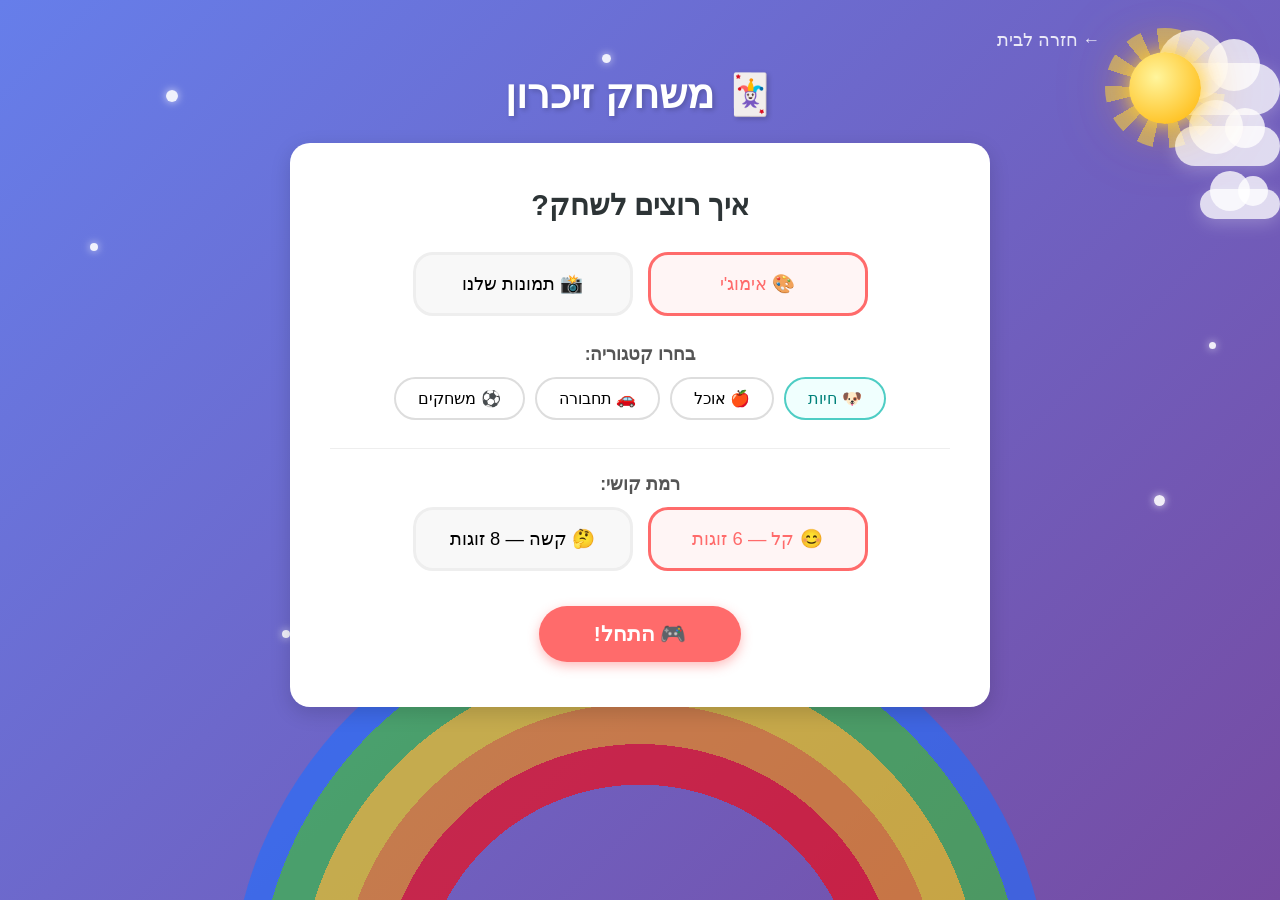
==== memory.html @ 1531cb94 "Initial commit — kids games site (memory, odd one out, matching) Co-Authored-By: Claude Sonnet 4.6 <" ====
<!DOCTYPE html>
<html lang="he" dir="rtl">
<head>
  <meta charset="UTF-8">
  <meta name="viewport" content="width=device-width, initial-scale=1.0">
  <title>משחק זיכרון</title>
  <link rel="stylesheet" href="style.css">
</head>
<body>

  <!-- רקע מונפש -->
  <div class="bg-elements">

    <!-- שמש עם קרניים -->
    <div class="bg-sun">
      <div class="sun-rays"></div>
      <div class="sun-body"></div>
    </div>

    <!-- קשת גאומטרית CSS -->
    <div class="bg-rainbow"></div>

    <!-- עננים CSS -->
    <div class="bg-cloud" style="top:7%;  animation: cloudLeft  30s linear infinite 0s;">
      <div class="cloud-shape cloud-lg"></div>
    </div>
    <div class="bg-cloud" style="top:21%; animation: cloudLeft  42s linear infinite -17s;">
      <div class="cloud-shape cloud-sm"></div>
    </div>
    <div class="bg-cloud" style="top:14%; animation: cloudRight 36s linear infinite -9s;">
      <div class="cloud-shape cloud-md"></div>
    </div>

    <!-- ניצוצות -->
    <div class="bg-sparkle" style="top:10%; left:13%;  width:12px; height:12px; animation-delay:0s;"></div>
    <div class="bg-sparkle" style="top:27%; left:7%;   width:8px;  height:8px;  animation-delay:1.1s;"></div>
    <div class="bg-sparkle" style="top:55%; right:9%;  width:11px; height:11px; animation-delay:0.5s;"></div>
    <div class="bg-sparkle" style="top:38%; right:5%;  width:7px;  height:7px;  animation-delay:1.8s;"></div>
    <div class="bg-sparkle" style="top:6%;  left:47%;  width:9px;  height:9px;  animation-delay:2.3s;"></div>
    <div class="bg-sparkle" style="top:70%; left:22%;  width:8px;  height:8px;  animation-delay:0.9s;"></div>

  </div>

  <div class="container">
    <a href="index.html" class="back-btn">← חזרה לבית</a>
    <h1 class="game-title">🃏 משחק זיכרון</h1>

    <!-- ===== מסך הגדרות ===== -->
    <div id="setup-screen" class="setup-screen">

      <h2>איך רוצים לשחק?</h2>

      <!-- בחירת מצב -->
      <div class="mode-selector section-gap">
        <button class="mode-btn active" id="emoji-mode-btn" onclick="selectMode('emoji', this)">
          🎨 אימוג'י
        </button>
        <button class="mode-btn" id="photo-mode-btn" onclick="selectMode('photos', this)">
          📸 תמונות שלנו
        </button>
      </div>

      <!-- חלק אימוג'י -->
      <div id="emoji-section" class="section-gap">
        <p class="section-label">בחרו קטגוריה:</p>
        <div class="emoji-categories">
          <button class="category-btn active" onclick="selectCategory('animals', this)">🐶 חיות</button>
          <button class="category-btn" onclick="selectCategory('food', this)">🍎 אוכל</button>
          <button class="category-btn" onclick="selectCategory('transport', this)">🚗 תחבורה</button>
          <button class="category-btn" onclick="selectCategory('toys', this)">⚽ משחקים</button>
        </div>
      </div>

      <!-- חלק תמונות -->
      <div id="photo-section" class="section-gap hidden">
        <p class="section-label">בחרו תמונות מהמחשב:</p>
        <label class="photo-upload-label">
          📁 בחרו תמונות
          <input type="file" id="photo-input" multiple accept="image/*"
                 style="display:none" onchange="handlePhotoUpload(this)">
        </label>
        <div class="photo-preview" id="photo-preview"></div>
        <p class="photo-count" id="photo-count"></p>
      </div>

      <hr class="divider">

      <!-- רמת קושי -->
      <div class="section-gap">
        <p class="section-label">רמת קושי:</p>
        <div class="difficulty-selector">
          <button class="mode-btn active" id="easy-btn" onclick="selectDifficulty('easy', this)">
            😊 קל — 6 זוגות
          </button>
          <button class="mode-btn" id="hard-btn" onclick="selectDifficulty('hard', this)">
            🤔 קשה — 8 זוגות
          </button>
        </div>
      </div>

      <button class="btn btn-primary" onclick="startGame()" style="font-size: 1.3rem; padding: 16px 55px;">
        🎮 התחל!
      </button>

    </div>

    <!-- ===== מסך המשחק ===== -->
    <div id="game-screen" class="game-screen hidden">

      <div class="game-header">
        <span>מהלכים: <strong id="moves-count">0</strong></span>
        <span>זוגות: <strong id="pairs-found">0</strong> / <strong id="pairs-total">0</strong></span>
        <button class="btn btn-accent" onclick="resetToSetup()"
                style="font-size: 0.95rem; padding: 8px 20px;">
          🔄 מחדש
        </button>
      </div>

      <div class="memory-grid" id="memory-grid"></div>

    </div>

    <!-- ===== מסך ניצחון ===== -->
    <div id="victory-screen" class="victory-screen hidden">
      <span class="victory-emoji">🎉</span>
      <h2>כל הכבוד!</h2>
      <p>סיימתם ב־<strong id="final-moves">0</strong> מהלכים!</p>
      <div class="victory-btns">
        <button class="btn btn-primary" onclick="resetToSetup()">🔄 שחקו שוב</button>
        <a href="index.html" class="btn btn-secondary">🏠 בית</a>
      </div>
    </div>

  </div>

  <script src="memory.js"></script>
</body>
</html>
---- style.css ----
/* ===== משתנים ===== */
:root {
  --primary: #FF6B6B;
  --secondary: #4ECDC4;
  --accent: #FFE66D;
  --purple: #6C5CE7;
  --purple-light: #a29bfe;
  --success: #00b894;
  --bg-gradient: linear-gradient(135deg, #667eea 0%, #764ba2 100%);
  --shadow: 0 6px 20px rgba(0, 0, 0, 0.15);
  --radius: 20px;
  --card-size: 165px;
}

/* ===== בסיס ===== */
* {
  box-sizing: border-box;
  margin: 0;
  padding: 0;
}

body {
  font-family: 'Segoe UI', Arial, sans-serif;
  background: var(--bg-gradient);
  min-height: 100vh;
  direction: rtl;
  color: #2d3436;
  overflow-x: hidden;
}

.container {
  max-width: 960px;
  margin: 0 auto;
  padding: 30px 20px;
}

/* ===== כותרת דף הבית ===== */
.home-header {
  text-align: center;
  margin-bottom: 50px;
}

.home-header h1 {
  font-size: 3.5rem;
  color: white;
  text-shadow: 2px 3px 6px rgba(0, 0, 0, 0.25);
  margin-bottom: 10px;
}

.subtitle {
  font-size: 1.5rem;
  color: rgba(255, 255, 255, 0.9);
}

/* ===== גריד משחקים ===== */
.games-grid {
  display: grid;
  grid-template-columns: repeat(3, 1fr);
  gap: 24px;
}

.game-card {
  background: white;
  border-radius: var(--radius);
  padding: 35px 20px;
  text-align: center;
  text-decoration: none;
  color: #2d3436;
  box-shadow: var(--shadow);
  transition: transform 0.2s, box-shadow 0.2s;
  position: relative;
  overflow: hidden;
}

a.game-card:hover {
  transform: translateY(-8px);
  box-shadow: 0 12px 30px rgba(0, 0, 0, 0.2);
  cursor: pointer;
}

.game-emoji {
  font-size: 4.5rem;
  margin-bottom: 15px;
  display: block;
}

.game-card h2 {
  font-size: 1.6rem;
  margin-bottom: 8px;
  color: var(--primary);
}

.game-card p {
  color: #888;
  font-size: 1rem;
}

.coming-soon {
  opacity: 0.6;
  cursor: default;
}

.badge {
  position: absolute;
  top: 15px;
  left: 15px;
  background: var(--accent);
  color: #2d3436;
  font-size: 0.8rem;
  font-weight: bold;
  padding: 4px 10px;
  border-radius: 50px;
}

/* ===== כפתורים ===== */
.btn {
  border: none;
  border-radius: 50px;
  padding: 13px 35px;
  font-size: 1.1rem;
  cursor: pointer;
  transition: transform 0.15s, box-shadow 0.15s;
  font-family: inherit;
  font-weight: bold;
  display: inline-block;
  text-decoration: none;
}

.btn:hover {
  transform: scale(1.06);
}

.btn:active {
  transform: scale(0.96);
}

.btn-primary {
  background: var(--primary);
  color: white;
  box-shadow: 0 4px 12px rgba(255, 107, 107, 0.45);
}

.btn-secondary {
  background: var(--secondary);
  color: white;
  box-shadow: 0 4px 12px rgba(78, 205, 196, 0.45);
}

.btn-accent {
  background: var(--accent);
  color: #2d3436;
  box-shadow: 0 4px 12px rgba(255, 230, 109, 0.45);
}

/* ===== כפתור חזרה ===== */
.back-btn {
  display: inline-block;
  margin-bottom: 20px;
  color: rgba(255, 255, 255, 0.85);
  text-decoration: none;
  font-size: 1.1rem;
  transition: color 0.2s;
}

.back-btn:hover {
  color: white;
}

/* ===== כותרת משחק ===== */
.game-title {
  text-align: center;
  color: white;
  font-size: 2.5rem;
  text-shadow: 2px 2px 5px rgba(0,0,0,0.2);
  margin-bottom: 25px;
}

/* ===== מסך הגדרות ===== */
.setup-screen {
  background: white;
  border-radius: var(--radius);
  padding: 45px 40px;
  box-shadow: var(--shadow);
  text-align: center;
  max-width: 700px;
  margin: 0 auto;
}

.setup-screen h2 {
  font-size: 1.8rem;
  margin-bottom: 30px;
  color: #2d3436;
}

.section-label {
  font-size: 1.1rem;
  color: #555;
  margin-bottom: 12px;
  font-weight: bold;
}

/* ===== בחירת מצב ===== */
.mode-selector {
  display: flex;
  gap: 15px;
  justify-content: center;
  margin-bottom: 30px;
}

.mode-btn {
  padding: 18px 28px;
  border-radius: var(--radius);
  border: 3px solid #eee;
  font-size: 1.15rem;
  cursor: pointer;
  background: #f8f8f8;
  transition: all 0.2s;
  font-family: inherit;
  flex: 1;
  max-width: 220px;
}

.mode-btn.active {
  border-color: var(--primary);
  background: #fff5f5;
  color: var(--primary);
}

.mode-btn:hover:not(.active) {
  border-color: #ccc;
  background: #f0f0f0;
}

/* ===== קטגוריות אימוג'י ===== */
.emoji-categories {
  display: flex;
  gap: 10px;
  justify-content: center;
  flex-wrap: wrap;
  margin-bottom: 10px;
}

.category-btn {
  padding: 10px 22px;
  border-radius: 50px;
  border: 2px solid #ddd;
  font-size: 1rem;
  cursor: pointer;
  background: white;
  transition: all 0.2s;
  font-family: inherit;
}

.category-btn.active {
  border-color: var(--secondary);
  background: #f0fffe;
  color: #00817a;
}

.category-btn:hover:not(.active) {
  border-color: #bbb;
}

/* ===== העלאת תמונות ===== */
.photo-upload-label {
  display: inline-block;
  padding: 13px 30px;
  border-radius: 50px;
  background: var(--secondary);
  color: white;
  font-size: 1.1rem;
  font-family: inherit;
  cursor: pointer;
  font-weight: bold;
  box-shadow: 0 4px 12px rgba(78, 205, 196, 0.4);
  transition: transform 0.15s;
  margin-bottom: 15px;
}

.photo-upload-label:hover {
  transform: scale(1.05);
}

.photo-preview {
  display: flex;
  gap: 8px;
  flex-wrap: wrap;
  justify-content: center;
  margin-bottom: 12px;
}

.photo-preview img {
  width: 65px;
  height: 65px;
  object-fit: cover;
  border-radius: 12px;
  border: 2px solid #ddd;
}

.photo-count {
  color: #666;
  font-size: 1rem;
  margin-bottom: 10px;
}

/* ===== רמת קושי ===== */
.difficulty-selector {
  display: flex;
  gap: 15px;
  justify-content: center;
  margin-bottom: 35px;
}

.divider {
  border: none;
  border-top: 1px solid #eee;
  margin: 25px 0;
}

/* ===== מסך המשחק ===== */
.game-screen {
  text-align: center;
}

.game-header {
  display: flex;
  justify-content: space-between;
  align-items: center;
  background: rgba(255, 255, 255, 0.2);
  backdrop-filter: blur(4px);
  border-radius: 12px;
  padding: 7px 16px;
  margin-bottom: 16px;
  color: white;
  font-size: 0.88rem;
}

.game-header strong {
  font-size: 1rem;
}

/* ===== גריד קלפי זיכרון ===== */
.memory-grid {
  display: grid;
  gap: 12px;
  justify-content: center;
  margin: 0 auto;
}

/* ===== קלף זיכרון ===== */
.memory-card {
  width: var(--card-size);
  height: var(--card-size);
  position: relative;
  cursor: pointer;
  perspective: 700px;
}

.card-inner {
  width: 100%;
  height: 100%;
  position: relative;
  transform-style: preserve-3d;
  transition: transform 0.45s ease;
  border-radius: 16px;
}

.memory-card.flipped .card-inner {
  transform: rotateY(180deg);
}

.card-face {
  position: absolute;
  width: 100%;
  height: 100%;
  backface-visibility: hidden;
  -webkit-backface-visibility: hidden;
  border-radius: 16px;
  display: flex;
  align-items: center;
  justify-content: center;
  box-shadow: 0 4px 12px rgba(0, 0, 0, 0.2);
}

/* גב הקלף (הצד ההפוך) */
.card-back-face {
  background:
    radial-gradient(circle, rgba(255,255,255,0.22) 1.5px, transparent 1.5px),
    linear-gradient(145deg, #FF6B6B 0%, #FF9A9A 100%);
  background-size: 18px 18px, 100% 100%;
  box-shadow:
    inset 0 0 0 10px rgba(255, 255, 255, 0.32),
    0 4px 12px rgba(0, 0, 0, 0.2);
}

/* פני הקלף (הצד שרואים אחרי הפיכה) */
.card-front-face {
  background: white;
  transform: rotateY(180deg);
  font-size: 7rem;
  line-height: 1;
  overflow: hidden;
}

.card-front-face img {
  width: 100%;
  height: 100%;
  object-fit: cover;
}

/* קלף שנמצא זוג שלו */
.memory-card.matched .card-front-face {
  background: #f0fff8;
  border: 3px solid var(--success);
}

.memory-card.matched .card-inner {
  animation: matchPop 0.35s ease;
}

@keyframes matchPop {
  0%   { transform: rotateY(180deg) scale(1); }
  50%  { transform: rotateY(180deg) scale(1.15); }
  100% { transform: rotateY(180deg) scale(1); }
}

/* ===== מסך ניצחון ===== */
.victory-screen {
  background: white;
  border-radius: var(--radius);
  padding: 55px 40px;
  text-align: center;
  box-shadow: var(--shadow);
  max-width: 500px;
  margin: 0 auto;
}

.victory-emoji {
  font-size: 5.5rem;
  margin-bottom: 20px;
  display: block;
  animation: bounce 0.6s ease infinite alternate;
}

@keyframes bounce {
  from { transform: translateY(0); }
  to   { transform: translateY(-18px); }
}

.victory-screen h2 {
  font-size: 2.4rem;
  color: var(--primary);
  margin-bottom: 12px;
}

.victory-screen p {
  font-size: 1.2rem;
  color: #666;
  margin-bottom: 30px;
}

.victory-btns {
  display: flex;
  gap: 15px;
  justify-content: center;
  flex-wrap: wrap;
}

/* ===== כלי עזר ===== */
.hidden {
  display: none !important;
}

.section-gap {
  margin-bottom: 28px;
}

/* ===== רקע מונפש ===== */

.container {
  position: relative;
  z-index: 1;
}

.bg-elements {
  position: fixed;
  top: 0;
  left: 0;
  width: 100%;
  height: 100%;
  pointer-events: none;
  z-index: 0;
}

/* --- שמש --- */
.bg-sun {
  position: absolute;
  top: 28px;
  right: 55px;
  width: 120px;
  height: 120px;
  display: flex;
  align-items: center;
  justify-content: center;
}

/* קרני שמש — מסתובבות לאט */
.sun-rays {
  position: absolute;
  width: 100%;
  height: 100%;
  border-radius: 50%;
  background: repeating-conic-gradient(
    rgba(255, 220, 60, 0.55) 0deg 16deg,
    transparent              16deg 32deg
  );
  animation: sunRaysRotate 14s linear infinite;
}

/* גוף השמש — פועם */
.sun-body {
  position: absolute;
  width: 60%;
  height: 60%;
  border-radius: 50%;
  background: radial-gradient(circle at 38% 35%, #FFF59D, #FFB300);
  box-shadow:
    0 0 20px  rgba(255, 210, 50, 0.85),
    0 0 45px  rgba(255, 180, 30, 0.50),
    0 0 80px  rgba(255, 160, 20, 0.25);
  animation: sunBodyPulse 3.5s ease-in-out infinite;
  z-index: 1;
}

@keyframes sunRaysRotate {
  from { transform: rotate(0deg);   }
  to   { transform: rotate(360deg); }
}

@keyframes sunBodyPulse {
  0%, 100% { transform: scale(1);    box-shadow: 0 0 20px rgba(255,210,50,.85), 0 0 45px rgba(255,180,30,.50), 0 0 80px rgba(255,160,20,.25); }
  50%       { transform: scale(1.07); box-shadow: 0 0 28px rgba(255,210,50,.95), 0 0 60px rgba(255,180,30,.60), 0 0 100px rgba(255,160,20,.30); }
}

/* --- קשת CSS גאומטרית --- */
.bg-rainbow {
  position: absolute;
  bottom: -105px;
  left: 50%;
  transform: translateX(-50%);
  width: 820px;
  height: 410px;
  border-radius: 410px 410px 0 0;
  /* radial-gradient מצייר קשת צבעונית מתוך מרכז התחתית */
  background: radial-gradient(
    circle at 50% 100%,
    transparent              0%   38%,
    rgba(255,  0,   0, 0.60) 38%  45%,
    rgba(255, 140,  0, 0.60) 45%  52%,
    rgba(255, 220,  0, 0.60) 52%  59%,
    rgba( 50, 200, 50, 0.60) 59%  66%,
    rgba( 30, 110, 255, 0.60) 66% 73%,
    rgba(130,   0, 220, 0.60) 73% 80%,
    transparent              80% 100%
  );
  animation: rainbowFloat 7s ease-in-out infinite;
}

@keyframes rainbowFloat {
  0%, 100% { transform: translateX(-50%) translateY(0px);   }
  50%       { transform: translateX(-50%) translateY(-18px); }
}

/* --- עננים CSS --- */
.bg-cloud {
  position: absolute;
}

/* צורת ענן: גוף שטוח + שתי בליטות עגולות */
.cloud-shape {
  background: rgba(255, 255, 255, 0.78);
  border-radius: 100px;
  position: relative;
  box-shadow: 0 4px 18px rgba(255, 255, 255, 0.25);
}

.cloud-shape::before,
.cloud-shape::after {
  content: '';
  position: absolute;
  background: rgba(255, 255, 255, 0.78);
  border-radius: 50%;
}

/* ענן גדול */
.cloud-lg { width: 140px; height: 52px; }
.cloud-lg::before { width: 70px; height: 70px; top: -33px; left: 18px; }
.cloud-lg::after  { width: 52px; height: 52px; top: -24px; right: 20px; }

/* ענן בינוני */
.cloud-md { width: 105px; height: 40px; }
.cloud-md::before { width: 54px; height: 54px; top: -26px; left: 14px; }
.cloud-md::after  { width: 40px; height: 40px; top: -18px; right: 15px; }

/* ענן קטן */
.cloud-sm { width: 80px;  height: 30px; }
.cloud-sm::before { width: 40px; height: 40px; top: -18px; left: 10px; }
.cloud-sm::after  { width: 30px; height: 30px; top: -13px; right: 12px; }

@keyframes cloudLeft {
  0%   { transform: translateX(115vw); opacity: 0; }
  4%   { opacity: 1; }
  96%  { opacity: 1; }
  100% { transform: translateX(-32vw); opacity: 0; }
}

@keyframes cloudRight {
  0%   { transform: translateX(-32vw); opacity: 0; }
  4%   { opacity: 1; }
  96%  { opacity: 1; }
  100% { transform: translateX(115vw); opacity: 0; }
}

/* --- ניצוצות --- */
.bg-sparkle {
  position: absolute;
  border-radius: 50%;
  background: rgba(255, 255, 255, 0.90);
  box-shadow: 0 0 8px rgba(255, 255, 255, 0.75);
  animation: sparkle 3s ease-in-out infinite;
}

@keyframes sparkle {
  0%, 100% { opacity: 0.9; transform: scale(1);    }
  50%       { opacity: 0.1; transform: scale(0.35); }
}

/* ===== משחק מי שונה? ===== */

.round-prompt {
  text-align: center;
  color: rgba(255, 255, 255, 0.95);
  font-size: 1.5rem;
  font-weight: bold;
  margin-bottom: 22px;
  text-shadow: 1px 2px 4px rgba(0, 0, 0, 0.2);
}

.ood-grid {
  display: grid;
  gap: 10px;          /* מוחלף ב-JS לפי גודל קלף */
  justify-content: center;
  margin: 0 auto;
}

.ood-card {
  /* גודל וגופן מוגדרים ב-JS בהתאם לכמות הקלפים */
  background: white;
  border-radius: 20px;
  display: flex;
  align-items: center;
  justify-content: center;
  line-height: 1;
  cursor: pointer;
  box-shadow: var(--shadow);
  transition: transform 0.15s, border-color 0.2s, background 0.2s;
  border: 4px solid transparent;
  user-select: none;
  flex-shrink: 0;
}

/* ===== סליידר בחירת כמות קלפים ===== */
.count-slider {
  -webkit-appearance: none;
  appearance: none;
  width: 100%;
  max-width: 340px;
  height: 8px;
  border-radius: 4px;
  background: #e0e0e0;
  outline: none;
  cursor: pointer;
  display: block;
  margin: 0 auto;
}
.count-slider::-webkit-slider-thumb {
  -webkit-appearance: none;
  appearance: none;
  width: 30px;
  height: 30px;
  border-radius: 50%;
  background: var(--primary);
  cursor: pointer;
  box-shadow: 0 2px 8px rgba(255, 107, 107, 0.45);
}
.count-slider::-moz-range-thumb {
  width: 30px;
  height: 30px;
  border-radius: 50%;
  background: var(--primary);
  cursor: pointer;
  border: none;
}
.slider-range-labels {
  display: flex;
  justify-content: space-between;
  max-width: 340px;
  margin: 6px auto 0;
  color: #aaa;
  font-size: 0.85rem;
}
.count-display {
  font-size: 2rem;
  font-weight: bold;
  color: var(--primary);
  display: block;
  margin-bottom: 10px;
}

.ood-card:hover:not(.correct):not(.wrong):not(.reveal) {
  transform: scale(1.06);
}

.ood-card.correct {
  border-color: var(--success);
  background: #f0fff8;
  animation: correctPop 0.45s ease;
}

.ood-card.wrong {
  border-color: var(--primary);
  background: #fff5f5;
  animation: wrongShake 0.45s ease;
}

.ood-card.reveal {
  border-color: #FFB300;
  background: #fffde7;
  animation: revealPulse 0.7s ease infinite;
}

@keyframes correctPop {
  0%   { transform: scale(1);    }
  45%  { transform: scale(1.18); }
  100% { transform: scale(1);    }
}

@keyframes wrongShake {
  0%, 100% { transform: translateX(0);    }
  20%      { transform: translateX(-10px); }
  40%      { transform: translateX(10px);  }
  60%      { transform: translateX(-7px);  }
  80%      { transform: translateX(7px);   }
}

@keyframes revealPulse {
  0%, 100% { box-shadow: var(--shadow), 0 0 0 5px rgba(255, 179, 0, 0.55); }
  50%      { box-shadow: var(--shadow), 0 0 0 11px rgba(255, 179, 0, 0.25); }
}

/* ===== משחק התאמה ===== */

.matching-layout {
  display: grid;
  grid-template-columns: 1fr 1fr;
  gap: 55px;           /* הפרדה גדולה בין הטורים */
  max-width: 620px;
  margin: 0 auto;
  position: relative;
}

/* קו מפריד אנכי בין שני הטורים */
.matching-layout::after {
  content: '';
  position: absolute;
  top: 44px;           /* מתחת לתוויות */
  bottom: 0;
  left: 50%;
  transform: translateX(-50%);
  width: 3px;
  background: rgba(255, 255, 255, 0.22);
  border-radius: 2px;
}

.matching-col-label {
  text-align: center;
  font-size: 0.95rem;
  font-weight: bold;
  margin-bottom: 10px;
  padding: 5px 14px;
  border-radius: 20px;
}

/* תווית שמאל — צבע זהב */
.label-pick {
  color: #2d3436;
  background: rgba(255, 230, 109, 0.85);
}

/* תווית ימין — צבע ירוק-כחול */
.label-find {
  color: white;
  background: rgba(78, 205, 196, 0.55);
  border: 1px solid rgba(78, 205, 196, 0.6);
}

.matching-col {
  display: flex;
  flex-direction: column;
  gap: 9px;
}

.matching-card {
  background: white;
  border-radius: 16px;
  display: flex;
  align-items: center;
  justify-content: center;
  font-size: 4rem;
  line-height: 1;
  cursor: pointer;
  box-shadow: var(--shadow);
  transition: transform 0.15s, border-color 0.2s, background 0.2s;
  border: 4px solid transparent;
  min-height: 82px;
  overflow: hidden;
  user-select: none;
}

.matching-card img {
  width: 100%;
  height: 100%;
  object-fit: cover;
}

.matching-card:hover:not(.matched):not(.flash-wrong) {
  transform: scale(1.04);
}

.matching-card.selected {
  border-color: var(--accent);
  background: #fffde7;
  transform: scale(1.05);
  box-shadow: 0 6px 22px rgba(255, 230, 109, 0.5);
}

.matching-card.matched {
  border-color: var(--success);
  background: #f0fff8;
  cursor: default;
  animation: correctPop 0.35s ease;
}

.matching-card.flash-wrong {
  animation: flashWrong 0.65s ease;
  border-color: var(--primary);
}

@keyframes flashWrong {
  0%, 100% { background: white;   }
  40%       { background: #ffe0e0; }
}
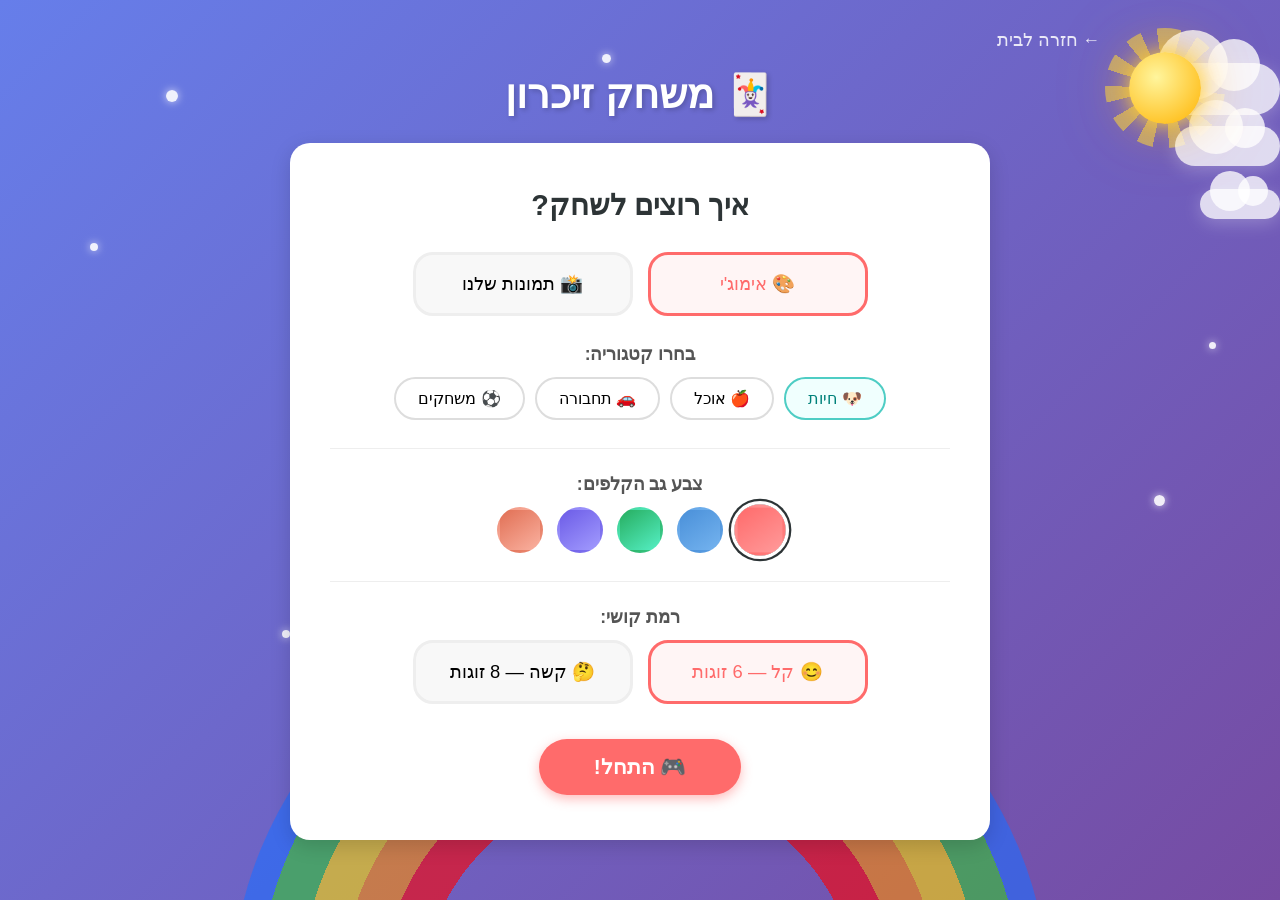
==== commit 2e0b4394: "הוסף בחירת צבע גב קלפים במשחק זיכרון Co-Authored-By: Claude Sonnet 4.6 <noreply@anthropic.com>" ====
--- a/memory.html
+++ b/memory.html
@@ -85,6 +85,20 @@
 
       <hr class="divider">
 
+      <!-- צבע גב הקלפים -->
+      <div class="section-gap">
+        <p class="section-label">צבע גב הקלפים:</p>
+        <div class="color-selector">
+          <button class="color-swatch active" onclick="selectCardColor('red', this)"    title="אדום-ורוד" style="background: linear-gradient(145deg, #FF6B6B, #FF9A9A);"></button>
+          <button class="color-swatch"        onclick="selectCardColor('blue', this)"   title="כחול"      style="background: linear-gradient(145deg, #4a90d9, #74b3ef);"></button>
+          <button class="color-swatch"        onclick="selectCardColor('green', this)"  title="ירוק"      style="background: linear-gradient(145deg, #27ae60, #55efc4);"></button>
+          <button class="color-swatch"        onclick="selectCardColor('purple', this)" title="סגול"      style="background: linear-gradient(145deg, #6C5CE7, #a29bfe);"></button>
+          <button class="color-swatch"        onclick="selectCardColor('orange', this)" title="כתום"      style="background: linear-gradient(145deg, #e17055, #fab1a0);"></button>
+        </div>
+      </div>
+
+      <hr class="divider">
+
       <!-- רמת קושי -->
       <div class="section-gap">
         <p class="section-label">רמת קושי:</p>
--- a/style.css
+++ b/style.css
@@ -110,6 +110,33 @@
   font-weight: bold;
   padding: 4px 10px;
   border-radius: 50px;
+}
+
+/* ===== בחירת צבע גב קלף ===== */
+.color-selector {
+  display: flex;
+  gap: 14px;
+  justify-content: center;
+}
+
+.color-swatch {
+  width: 46px;
+  height: 46px;
+  border-radius: 50%;
+  border: 3px solid transparent;
+  cursor: pointer;
+  padding: 0;
+  outline: none;
+  transition: transform 0.15s, box-shadow 0.2s;
+}
+
+.color-swatch:hover {
+  transform: scale(1.12);
+}
+
+.color-swatch.active {
+  box-shadow: 0 0 0 3px white, 0 0 0 5px #2d3436;
+  transform: scale(1.12);
 }
 
 /* ===== כפתורים ===== */
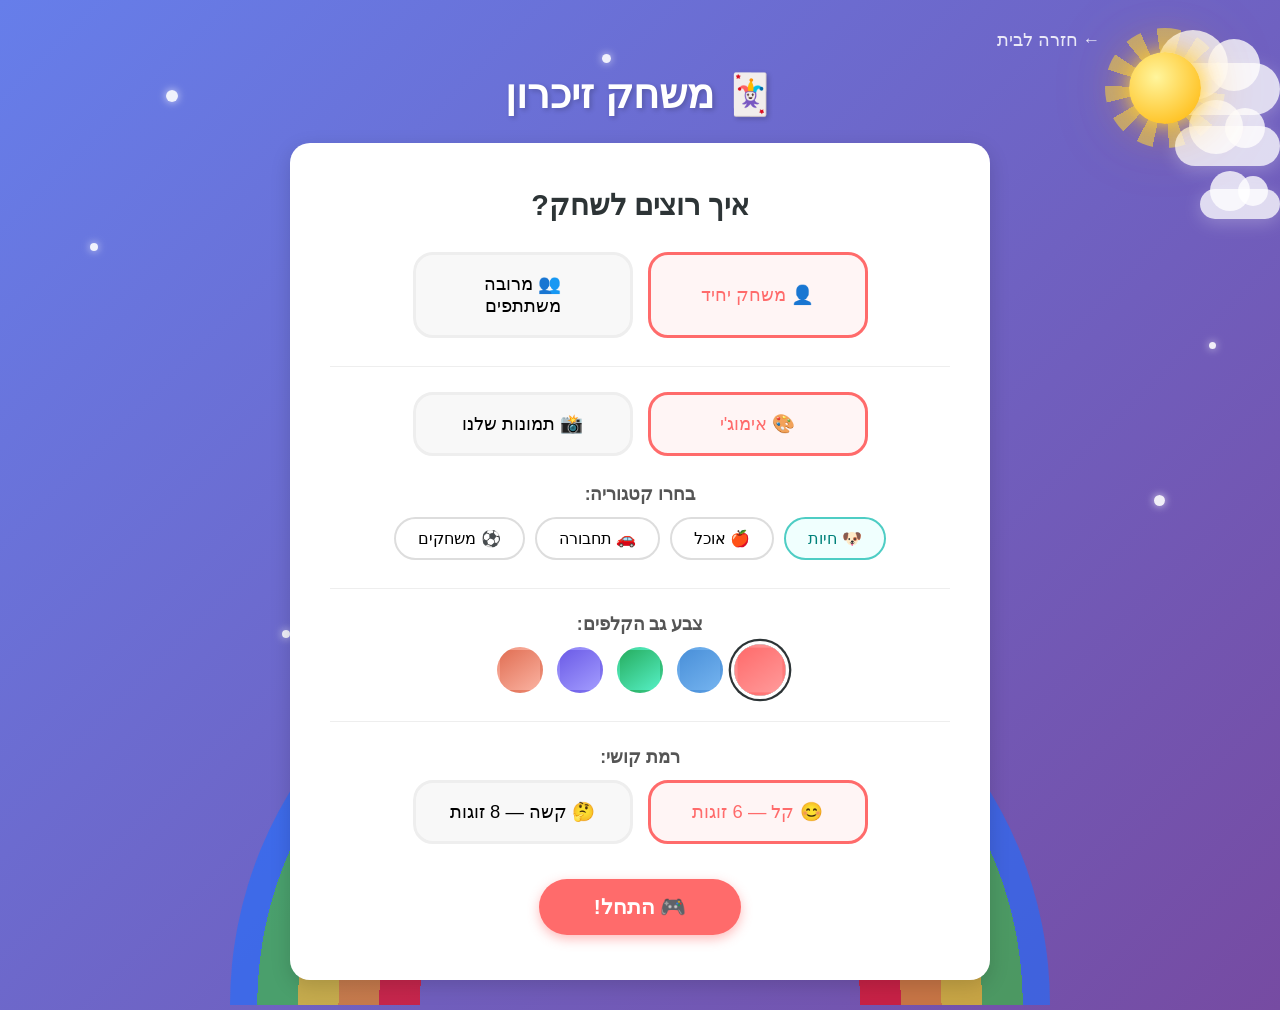
==== commit 566b0d20: "הוסף מצב מרובה משתתפים למשחק זיכרון Co-Authored-By: Claude Sonnet 4.6 <noreply@anthropic.com>" ====
--- a/memory.html
+++ b/memory.html
@@ -49,6 +49,35 @@
     <div id="setup-screen" class="setup-screen">
 
       <h2>איך רוצים לשחק?</h2>
+
+      <!-- יחיד / מרובה משתתפים -->
+      <div class="players-mode-selector section-gap">
+        <button class="mode-btn active" onclick="selectGameMode('single', this)">👤 משחק יחיד</button>
+        <button class="mode-btn"        onclick="selectGameMode('multi',  this)">👥 מרובה משתתפים</button>
+      </div>
+
+      <!-- שמות שחקנים -->
+      <div id="players-section" class="section-gap hidden">
+        <p class="section-label">שחקנים:</p>
+        <div id="player-inputs-container">
+          <div class="player-input-row">
+            <span class="player-color-dot" style="background:#FF6B6B;"></span>
+            <button class="player-emoji-btn" onclick="cycleEmoji(this)">🦁</button>
+            <input type="text" class="player-name-input" placeholder="שם שחקן 1" maxlength="12">
+          </div>
+          <div class="player-input-row">
+            <span class="player-color-dot" style="background:#4ECDC4;"></span>
+            <button class="player-emoji-btn" onclick="cycleEmoji(this)">🐯</button>
+            <input type="text" class="player-name-input" placeholder="שם שחקן 2" maxlength="12">
+          </div>
+        </div>
+        <button class="btn btn-accent" id="add-player-btn" onclick="addPlayerInput()"
+                style="font-size:0.9rem; padding:8px 22px; margin-top:10px;">
+          ＋ הוסף שחקן
+        </button>
+      </div>
+
+      <hr class="divider">
 
       <!-- בחירת מצב -->
       <div class="mode-selector section-gap">
@@ -89,11 +118,11 @@
       <div class="section-gap">
         <p class="section-label">צבע גב הקלפים:</p>
         <div class="color-selector">
-          <button class="color-swatch active" onclick="selectCardColor('red', this)"    title="אדום-ורוד" style="background: linear-gradient(145deg, #FF6B6B, #FF9A9A);"></button>
-          <button class="color-swatch"        onclick="selectCardColor('blue', this)"   title="כחול"      style="background: linear-gradient(145deg, #4a90d9, #74b3ef);"></button>
-          <button class="color-swatch"        onclick="selectCardColor('green', this)"  title="ירוק"      style="background: linear-gradient(145deg, #27ae60, #55efc4);"></button>
-          <button class="color-swatch"        onclick="selectCardColor('purple', this)" title="סגול"      style="background: linear-gradient(145deg, #6C5CE7, #a29bfe);"></button>
-          <button class="color-swatch"        onclick="selectCardColor('orange', this)" title="כתום"      style="background: linear-gradient(145deg, #e17055, #fab1a0);"></button>
+          <button class="color-swatch active" onclick="selectCardColor('red', this)"    title="אדום-ורוד" style="background: linear-gradient(145deg, #FF6B6B, #FF9A9A);">&#8203;</button>
+          <button class="color-swatch"        onclick="selectCardColor('blue', this)"   title="כחול"      style="background: linear-gradient(145deg, #4a90d9, #74b3ef);">&#8203;</button>
+          <button class="color-swatch"        onclick="selectCardColor('green', this)"  title="ירוק"      style="background: linear-gradient(145deg, #27ae60, #55efc4);">&#8203;</button>
+          <button class="color-swatch"        onclick="selectCardColor('purple', this)" title="סגול"      style="background: linear-gradient(145deg, #6C5CE7, #a29bfe);">&#8203;</button>
+          <button class="color-swatch"        onclick="selectCardColor('orange', this)" title="כתום"      style="background: linear-gradient(145deg, #e17055, #fab1a0);">&#8203;</button>
         </div>
       </div>
 
@@ -121,7 +150,8 @@
     <!-- ===== מסך המשחק ===== -->
     <div id="game-screen" class="game-screen hidden">
 
-      <div class="game-header">
+      <!-- כותרת מצב יחיד -->
+      <div class="game-header" id="game-header-single">
         <span>מהלכים: <strong id="moves-count">0</strong></span>
         <span>זוגות: <strong id="pairs-found">0</strong> / <strong id="pairs-total">0</strong></span>
         <button class="btn btn-accent" onclick="resetToSetup()"
@@ -130,15 +160,37 @@
         </button>
       </div>
 
+      <!-- כותרת מצב רבים -->
+      <div id="game-header-multi" class="hidden">
+        <div class="player-scoreboard" id="player-scoreboard"></div>
+        <div class="turn-banner">
+          <span id="turn-text">תור של: <strong id="current-player-name"></strong></span>
+          <button class="btn btn-accent" onclick="resetToSetup()"
+                  style="font-size: 0.95rem; padding: 8px 20px;">🔄 מחדש</button>
+        </div>
+      </div>
+
       <div class="memory-grid" id="memory-grid"></div>
 
     </div>
 
     <!-- ===== מסך ניצחון ===== -->
     <div id="victory-screen" class="victory-screen hidden">
-      <span class="victory-emoji">🎉</span>
-      <h2>כל הכבוד!</h2>
-      <p>סיימתם ב־<strong id="final-moves">0</strong> מהלכים!</p>
+
+      <!-- מצב יחיד -->
+      <div id="single-victory">
+        <span class="victory-emoji">🎉</span>
+        <h2>כל הכבוד!</h2>
+        <p>סיימתם ב־<strong id="final-moves">0</strong> מהלכים!</p>
+      </div>
+
+      <!-- מצב רבים -->
+      <div id="multi-victory" class="hidden">
+        <span class="victory-emoji" id="winner-emoji">🏆</span>
+        <h2 id="winner-title">כל הכבוד!</h2>
+        <div class="player-results" id="player-results"></div>
+      </div>
+
       <div class="victory-btns">
         <button class="btn btn-primary" onclick="resetToSetup()">🔄 שחקו שוב</button>
         <a href="index.html" class="btn btn-secondary">🏠 בית</a>
--- a/style.css
+++ b/style.css
@@ -112,6 +112,158 @@
   border-radius: 50px;
 }
 
+/* ===== מרובה משתתפים — הגדרות ===== */
+
+.players-mode-selector {
+  display: flex;
+  gap: 15px;
+  justify-content: center;
+}
+
+.player-input-row {
+  display: flex;
+  align-items: center;
+  gap: 10px;
+  justify-content: center;
+  margin-bottom: 10px;
+}
+
+.player-color-dot {
+  width: 16px;
+  height: 16px;
+  border-radius: 50%;
+  flex-shrink: 0;
+}
+
+.player-emoji-btn {
+  font-size: 1.6rem;
+  background: #f8f8f8;
+  border: 2px solid #ddd;
+  border-radius: 10px;
+  padding: 4px 8px;
+  cursor: pointer;
+  line-height: 1;
+  -webkit-appearance: none;
+  appearance: none;
+  transition: transform 0.15s, border-color 0.2s;
+}
+
+.player-emoji-btn:hover {
+  transform: scale(1.15);
+  border-color: var(--secondary);
+}
+
+.player-name-input {
+  border: 2px solid #ddd;
+  border-radius: 10px;
+  padding: 9px 14px;
+  font-size: 1rem;
+  font-family: inherit;
+  width: 180px;
+  text-align: center;
+  direction: rtl;
+  transition: border-color 0.2s;
+}
+
+.player-name-input:focus {
+  outline: none;
+  border-color: var(--secondary);
+}
+
+/* ===== מרובה משתתפים — מסך המשחק ===== */
+
+.player-scoreboard {
+  display: flex;
+  gap: 10px;
+  justify-content: center;
+  flex-wrap: wrap;
+  margin-bottom: 10px;
+}
+
+.player-chip {
+  display: flex;
+  align-items: center;
+  gap: 7px;
+  background: rgba(255, 255, 255, 0.22);
+  backdrop-filter: blur(4px);
+  border-radius: 30px;
+  padding: 7px 14px;
+  color: white;
+  font-size: 0.9rem;
+  border: 2px solid rgba(255, 255, 255, 0.2);
+  transition: all 0.25s;
+}
+
+.player-chip.active-player {
+  background: rgba(255, 255, 255, 0.92);
+  color: #2d3436;
+  border-color: white;
+  box-shadow: 0 4px 15px rgba(0, 0, 0, 0.15);
+  transform: scale(1.07);
+}
+
+.player-chip-dot {
+  width: 11px;
+  height: 11px;
+  border-radius: 50%;
+  flex-shrink: 0;
+}
+
+.player-chip-score {
+  font-weight: bold;
+  font-size: 1rem;
+  min-width: 16px;
+  text-align: center;
+}
+
+.turn-banner {
+  display: flex;
+  align-items: center;
+  justify-content: space-between;
+  background: rgba(255, 255, 255, 0.2);
+  backdrop-filter: blur(4px);
+  border-radius: 12px;
+  padding: 7px 16px;
+  margin-bottom: 16px;
+  color: white;
+  font-size: 0.95rem;
+}
+
+/* ===== מרובה משתתפים — ניצחון ===== */
+
+.player-results {
+  margin: 18px 0 25px;
+  width: 100%;
+}
+
+.result-row {
+  display: flex;
+  align-items: center;
+  gap: 12px;
+  padding: 10px 16px;
+  border-radius: 12px;
+  margin-bottom: 8px;
+  background: #f8f8f8;
+}
+
+.result-medal {
+  font-size: 1.4rem;
+  width: 28px;
+  text-align: center;
+}
+
+.result-name {
+  flex: 1;
+  font-weight: bold;
+  font-size: 1.05rem;
+  text-align: right;
+}
+
+.result-score {
+  color: #888;
+  font-size: 0.95rem;
+}
+
 /* ===== בחירת צבע גב קלף ===== */
 .color-selector {
   display: flex;
@@ -127,6 +279,9 @@
   cursor: pointer;
   padding: 0;
   outline: none;
+  -webkit-appearance: none;
+  appearance: none;
+  display: inline-block;
   transition: transform 0.15s, box-shadow 0.2s;
 }
 
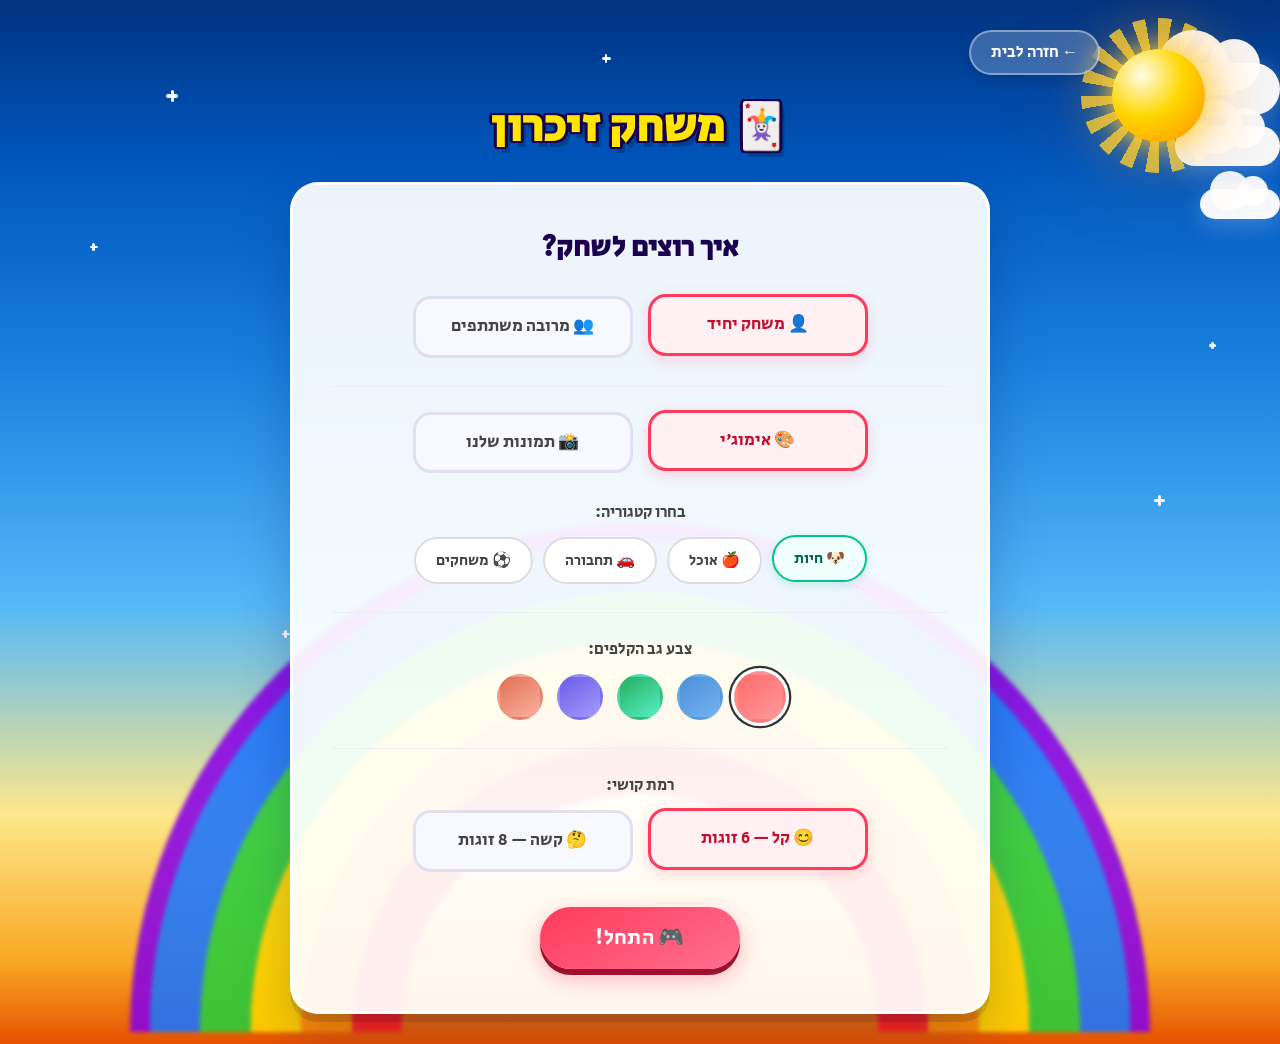
==== commit 1babc675: "Redesign all game pages: Secular One font, 3D buttons, polished setup/victory screens Co-Authored-By" ====
--- a/memory.html
+++ b/memory.html
@@ -4,6 +4,9 @@
   <meta charset="UTF-8">
   <meta name="viewport" content="width=device-width, initial-scale=1.0">
   <title>משחק זיכרון</title>
+  <link rel="preconnect" href="https://fonts.googleapis.com">
+  <link rel="preconnect" href="https://fonts.gstatic.com" crossorigin>
+  <link href="https://fonts.googleapis.com/css2?family=Secular+One&display=swap" rel="stylesheet">
   <link rel="stylesheet" href="style.css">
 </head>
 <body>
--- a/style.css
+++ b/style.css
@@ -6,7 +6,15 @@
   --purple: #6C5CE7;
   --purple-light: #a29bfe;
   --success: #00b894;
-  --bg-gradient: linear-gradient(135deg, #667eea 0%, #764ba2 100%);
+  --bg-gradient: linear-gradient(180deg,
+    #003380 0%,
+    #0055bb 15%,
+    #1a80e0 35%,
+    #55b8f8 58%,
+    #fde88a 78%,
+    #f9a825 92%,
+    #e65100 100%
+  );
   --shadow: 0 6px 20px rgba(0, 0, 0, 0.15);
   --radius: 20px;
   --card-size: 165px;
@@ -20,7 +28,7 @@
 }
 
 body {
-  font-family: 'Segoe UI', Arial, sans-serif;
+  font-family: 'Secular One', 'Segoe UI', Arial, sans-serif;
   background: var(--bg-gradient);
   min-height: 100vh;
   direction: rtl;
@@ -55,26 +63,45 @@
 /* ===== גריד משחקים ===== */
 .games-grid {
   display: grid;
-  grid-template-columns: repeat(3, 1fr);
+  grid-template-columns: repeat(2, 1fr);
   gap: 24px;
+  max-width: 500px;
+  margin: 0 auto;
 }
 
 .game-card {
-  background: white;
   border-radius: var(--radius);
-  padding: 35px 20px;
+  padding: 38px 20px;
   text-align: center;
   text-decoration: none;
-  color: #2d3436;
-  box-shadow: var(--shadow);
-  transition: transform 0.2s, box-shadow 0.2s;
+  color: white;
+  box-shadow: 0 8px 28px rgba(0,0,0,0.22);
   position: relative;
   overflow: hidden;
+  animation: cardFloat 3.5s ease-in-out infinite;
+}
+
+.game-card:nth-child(1) {
+  background: linear-gradient(145deg, #FF6B6B, #fc8faa);
+  animation-delay: 0s;
+}
+.game-card:nth-child(2) {
+  background: linear-gradient(145deg, #4ECDC4, #44b89c);
+  animation-delay: -0.9s;
+}
+.game-card:nth-child(3) {
+  background: linear-gradient(145deg, #6C5CE7, #a29bfe);
+  animation-delay: -1.8s;
+}
+.game-card:nth-child(4) {
+  background: linear-gradient(145deg, #e17055, #fdcb6e);
+  animation-delay: -2.6s;
 }
 
 a.game-card:hover {
-  transform: translateY(-8px);
-  box-shadow: 0 12px 30px rgba(0, 0, 0, 0.2);
+  animation-play-state: paused;
+  transform: scale(1.07);
+  box-shadow: 0 18px 45px rgba(0,0,0,0.32);
   cursor: pointer;
 }
 
@@ -82,17 +109,28 @@
   font-size: 4.5rem;
   margin-bottom: 15px;
   display: block;
+  transition: transform 0.35s cubic-bezier(0.34, 1.56, 0.64, 1);
+}
+
+a.game-card:hover .game-emoji {
+  transform: scale(1.35) rotate(8deg);
 }
 
 .game-card h2 {
   font-size: 1.6rem;
   margin-bottom: 8px;
-  color: var(--primary);
+  color: white;
+  text-shadow: 0 1px 4px rgba(0,0,0,0.2);
 }
 
 .game-card p {
-  color: #888;
+  color: rgba(255,255,255,0.88);
   font-size: 1rem;
+}
+
+@keyframes cardFloat {
+  0%, 100% { transform: translateY(0px); }
+  50%       { transform: translateY(-10px); }
 }
 
 .coming-soon {
@@ -136,11 +174,11 @@
 }
 
 .player-emoji-btn {
-  font-size: 1.6rem;
+  font-size: 4.8rem;
   background: #f8f8f8;
   border: 2px solid #ddd;
-  border-radius: 10px;
-  padding: 4px 8px;
+  border-radius: 14px;
+  padding: 6px 12px;
   cursor: pointer;
   line-height: 1;
   -webkit-appearance: none;
@@ -154,20 +192,22 @@
 }
 
 .player-name-input {
-  border: 2px solid #ddd;
-  border-radius: 10px;
-  padding: 9px 14px;
+  border: 2.5px solid #ddd;
+  border-radius: 12px;
+  padding: 10px 16px;
   font-size: 1rem;
   font-family: inherit;
   width: 180px;
   text-align: center;
   direction: rtl;
-  transition: border-color 0.2s;
+  background: #f8f8ff;
+  transition: border-color 0.2s, box-shadow 0.2s;
 }
 
 .player-name-input:focus {
   outline: none;
-  border-color: var(--secondary);
+  border-color: #00C48C;
+  box-shadow: 0 0 0 3px rgba(0, 196, 140, 0.15);
 }
 
 /* ===== מרובה משתתפים — מסך המשחק ===== */
@@ -214,6 +254,17 @@
   font-size: 1rem;
   min-width: 16px;
   text-align: center;
+}
+
+.chip-emoji {
+  font-size: 3.3rem;
+  line-height: 1;
+}
+
+.turn-emoji {
+  font-size: 4.5rem;
+  line-height: 1;
+  vertical-align: middle;
 }
 
 .turn-banner {
@@ -301,84 +352,124 @@
   padding: 13px 35px;
   font-size: 1.1rem;
   cursor: pointer;
-  transition: transform 0.15s, box-shadow 0.15s;
-  font-family: inherit;
-  font-weight: bold;
+  font-family: 'Secular One', sans-serif;
+  font-weight: 400;
   display: inline-block;
   text-decoration: none;
+  letter-spacing: 0.3px;
+  transition: transform 0.12s cubic-bezier(0.34, 1.56, 0.64, 1), box-shadow 0.12s;
 }
 
 .btn:hover {
-  transform: scale(1.06);
+  transform: translateY(-3px);
 }
 
 .btn:active {
-  transform: scale(0.96);
+  transform: translateY(2px);
 }
 
 .btn-primary {
-  background: var(--primary);
+  background: linear-gradient(150deg, #FF3A5C, #FF7090);
   color: white;
-  box-shadow: 0 4px 12px rgba(255, 107, 107, 0.45);
+  box-shadow: 0 6px 0 #9e1030, 0 8px 22px rgba(255, 58, 92, 0.4);
+}
+.btn-primary:hover {
+  box-shadow: 0 9px 0 #9e1030, 0 14px 30px rgba(255, 58, 92, 0.45);
+}
+.btn-primary:active {
+  box-shadow: 0 2px 0 #9e1030, 0 3px 10px rgba(255, 58, 92, 0.3);
 }
 
 .btn-secondary {
-  background: var(--secondary);
+  background: linear-gradient(150deg, #00C48C, #56E0B0);
   color: white;
-  box-shadow: 0 4px 12px rgba(78, 205, 196, 0.45);
+  box-shadow: 0 6px 0 #006845, 0 8px 22px rgba(0, 196, 140, 0.4);
+}
+.btn-secondary:hover {
+  box-shadow: 0 9px 0 #006845, 0 14px 30px rgba(0, 196, 140, 0.45);
+}
+.btn-secondary:active {
+  box-shadow: 0 2px 0 #006845, 0 3px 10px rgba(0, 196, 140, 0.3);
 }
 
 .btn-accent {
-  background: var(--accent);
-  color: #2d3436;
-  box-shadow: 0 4px 12px rgba(255, 230, 109, 0.45);
+  background: linear-gradient(150deg, #FF9800, #FFD54F);
+  color: #1a0050;
+  box-shadow: 0 6px 0 #994500, 0 8px 22px rgba(255, 152, 0, 0.4);
+}
+.btn-accent:hover {
+  box-shadow: 0 9px 0 #994500, 0 14px 30px rgba(255, 152, 0, 0.45);
+}
+.btn-accent:active {
+  box-shadow: 0 2px 0 #994500, 0 3px 10px rgba(255, 152, 0, 0.3);
 }
 
 /* ===== כפתור חזרה ===== */
 .back-btn {
-  display: inline-block;
+  display: inline-flex;
+  align-items: center;
+  gap: 8px;
   margin-bottom: 20px;
-  color: rgba(255, 255, 255, 0.85);
+  color: white;
   text-decoration: none;
-  font-size: 1.1rem;
-  transition: color 0.2s;
+  font-size: 1rem;
+  font-family: 'Secular One', sans-serif;
+  background: rgba(255, 255, 255, 0.22);
+  backdrop-filter: blur(8px);
+  padding: 9px 20px;
+  border-radius: 50px;
+  border: 2px solid rgba(255, 255, 255, 0.38);
+  box-shadow: 0 4px 12px rgba(0, 0, 0, 0.12);
+  transition: background 0.18s, transform 0.18s;
 }
 
 .back-btn:hover {
-  color: white;
+  background: rgba(255, 255, 255, 0.35);
+  transform: translateX(4px);
 }
 
 /* ===== כותרת משחק ===== */
 .game-title {
   text-align: center;
-  color: white;
-  font-size: 2.5rem;
-  text-shadow: 2px 2px 5px rgba(0,0,0,0.2);
-  margin-bottom: 25px;
+  font-family: 'Secular One', sans-serif;
+  font-size: clamp(2rem, 7vw, 2.8rem);
+  color: #FFE600;
+  text-shadow:
+    -2px -2px 0 #1a004a,
+     2px -2px 0 #1a004a,
+    -2px  2px 0 #1a004a,
+     2px  2px 0 #1a004a,
+    -3px  0   0 #1a004a,
+     3px  0   0 #1a004a,
+     5px  6px 0 rgba(0, 0, 0, 0.2);
+  margin-bottom: 22px;
 }
 
 /* ===== מסך הגדרות ===== */
 .setup-screen {
-  background: white;
-  border-radius: var(--radius);
-  padding: 45px 40px;
-  box-shadow: var(--shadow);
+  background: rgba(255, 255, 255, 0.93);
+  border-radius: 28px;
+  padding: 42px 38px;
+  box-shadow: 0 8px 0 rgba(0, 0, 60, 0.12), 0 20px 55px rgba(0, 0, 80, 0.22);
+  border: 3px solid rgba(255, 255, 255, 0.88);
   text-align: center;
   max-width: 700px;
   margin: 0 auto;
 }
 
 .setup-screen h2 {
-  font-size: 1.8rem;
-  margin-bottom: 30px;
-  color: #2d3436;
+  font-family: 'Secular One', sans-serif;
+  font-size: 1.75rem;
+  margin-bottom: 28px;
+  color: #1a0050;
 }
 
 .section-label {
-  font-size: 1.1rem;
-  color: #555;
-  margin-bottom: 12px;
-  font-weight: bold;
+  font-family: 'Secular One', sans-serif;
+  font-size: 1rem;
+  color: #444;
+  margin-bottom: 13px;
+  font-weight: 400;
 }
 
 /* ===== בחירת מצב ===== */
@@ -390,27 +481,33 @@
 }
 
 .mode-btn {
-  padding: 18px 28px;
-  border-radius: var(--radius);
-  border: 3px solid #eee;
-  font-size: 1.15rem;
+  padding: 16px 24px;
+  border-radius: 18px;
+  border: 3px solid #e0e0f0;
+  font-size: 1.05rem;
   cursor: pointer;
-  background: #f8f8f8;
-  transition: all 0.2s;
-  font-family: inherit;
+  background: #f8f8ff;
+  transition: all 0.18s cubic-bezier(0.34, 1.56, 0.64, 1);
+  font-family: 'Secular One', sans-serif;
+  font-weight: 400;
   flex: 1;
   max-width: 220px;
+  color: #444;
+  line-height: 1.4;
 }
 
 .mode-btn.active {
-  border-color: var(--primary);
-  background: #fff5f5;
-  color: var(--primary);
+  border-color: #FF3A5C;
+  background: #fff0f3;
+  color: #c0102e;
+  box-shadow: 0 4px 14px rgba(255, 58, 92, 0.2);
+  transform: translateY(-2px);
 }
 
 .mode-btn:hover:not(.active) {
-  border-color: #ccc;
-  background: #f0f0f0;
+  border-color: #bbb;
+  background: #f0f0f8;
+  transform: translateY(-2px);
 }
 
 /* ===== קטגוריות אימוג'י ===== */
@@ -423,24 +520,28 @@
 }
 
 .category-btn {
-  padding: 10px 22px;
+  padding: 10px 20px;
   border-radius: 50px;
-  border: 2px solid #ddd;
-  font-size: 1rem;
+  border: 2.5px solid #ddd;
+  font-size: 0.95rem;
   cursor: pointer;
   background: white;
-  transition: all 0.2s;
+  transition: all 0.18s cubic-bezier(0.34, 1.56, 0.64, 1);
   font-family: inherit;
+  color: #444;
 }
 
 .category-btn.active {
-  border-color: var(--secondary);
-  background: #f0fffe;
-  color: #00817a;
+  border-color: #00C48C;
+  background: #f0fffb;
+  color: #006845;
+  box-shadow: 0 3px 10px rgba(0, 196, 140, 0.2);
+  transform: translateY(-2px);
 }
 
 .category-btn:hover:not(.active) {
-  border-color: #bbb;
+  border-color: #aaa;
+  transform: translateY(-2px);
 }
 
 /* ===== העלאת תמונות ===== */
@@ -448,19 +549,19 @@
   display: inline-block;
   padding: 13px 30px;
   border-radius: 50px;
-  background: var(--secondary);
+  background: linear-gradient(150deg, #00C48C, #56E0B0);
   color: white;
-  font-size: 1.1rem;
-  font-family: inherit;
+  font-size: 1.05rem;
+  font-family: 'Secular One', sans-serif;
   cursor: pointer;
-  font-weight: bold;
-  box-shadow: 0 4px 12px rgba(78, 205, 196, 0.4);
-  transition: transform 0.15s;
+  box-shadow: 0 6px 0 #006845, 0 8px 22px rgba(0, 196, 140, 0.4);
+  transition: transform 0.12s cubic-bezier(0.34, 1.56, 0.64, 1), box-shadow 0.12s;
   margin-bottom: 15px;
 }
 
 .photo-upload-label:hover {
-  transform: scale(1.05);
+  transform: translateY(-3px);
+  box-shadow: 0 9px 0 #006845, 0 14px 30px rgba(0, 196, 140, 0.45);
 }
 
 .photo-preview {
@@ -508,17 +609,20 @@
   display: flex;
   justify-content: space-between;
   align-items: center;
-  background: rgba(255, 255, 255, 0.2);
-  backdrop-filter: blur(4px);
-  border-radius: 12px;
-  padding: 7px 16px;
-  margin-bottom: 16px;
+  background: rgba(255, 255, 255, 0.25);
+  backdrop-filter: blur(10px);
+  border-radius: 16px;
+  padding: 10px 18px;
+  margin-bottom: 18px;
   color: white;
-  font-size: 0.88rem;
+  font-size: 0.95rem;
+  font-family: 'Secular One', sans-serif;
+  border: 2px solid rgba(255, 255, 255, 0.35);
+  box-shadow: 0 4px 16px rgba(0, 0, 50, 0.12);
 }
 
 .game-header strong {
-  font-size: 1rem;
+  font-size: 1.05rem;
 }
 
 /* ===== גריד קלפי זיכרון ===== */
@@ -608,11 +712,12 @@
 
 /* ===== מסך ניצחון ===== */
 .victory-screen {
-  background: white;
-  border-radius: var(--radius);
-  padding: 55px 40px;
+  background: rgba(255, 255, 255, 0.95);
+  border-radius: 28px;
+  padding: 50px 38px;
   text-align: center;
-  box-shadow: var(--shadow);
+  box-shadow: 0 8px 0 rgba(0, 0, 60, 0.1), 0 24px 60px rgba(0, 0, 80, 0.22);
+  border: 3px solid rgba(255, 255, 255, 0.9);
   max-width: 500px;
   margin: 0 auto;
 }
@@ -629,16 +734,30 @@
   to   { transform: translateY(-18px); }
 }
 
+.winner-big-emoji {
+  font-size: 9rem !important;
+  animation: winnerWiggle 1.4s ease-in-out infinite !important;
+}
+
+@keyframes winnerWiggle {
+  0%   { transform: scale(1)    rotate(0deg)   translateY(0); }
+  25%  { transform: scale(1.3)  rotate(-15deg) translateY(-32px); }
+  55%  { transform: scale(1.15) rotate(15deg)  translateY(-16px); }
+  80%  { transform: scale(1.22) rotate(-8deg)  translateY(-24px); }
+  100% { transform: scale(1)    rotate(0deg)   translateY(0); }
+}
+
 .victory-screen h2 {
+  font-family: 'Secular One', sans-serif;
   font-size: 2.4rem;
-  color: var(--primary);
+  color: #FF3A5C;
   margin-bottom: 12px;
 }
 
 .victory-screen p {
-  font-size: 1.2rem;
-  color: #666;
-  margin-bottom: 30px;
+  font-size: 1.15rem;
+  color: #555;
+  margin-bottom: 28px;
 }
 
 .victory-btns {
@@ -677,10 +796,10 @@
 /* --- שמש --- */
 .bg-sun {
   position: absolute;
-  top: 28px;
-  right: 55px;
-  width: 120px;
-  height: 120px;
+  top: 18px;
+  right: 44px;
+  width: 155px;
+  height: 155px;
   display: flex;
   align-items: center;
   justify-content: center;
@@ -693,10 +812,10 @@
   height: 100%;
   border-radius: 50%;
   background: repeating-conic-gradient(
-    rgba(255, 220, 60, 0.55) 0deg 16deg,
-    transparent              16deg 32deg
+    rgba(255, 215, 50, 0.78) 0deg 10deg,
+    transparent              10deg 20deg
   );
-  animation: sunRaysRotate 14s linear infinite;
+  animation: sunRaysRotate 9s linear infinite;
 }
 
 /* גוף השמש — פועם */
@@ -705,12 +824,12 @@
   width: 60%;
   height: 60%;
   border-radius: 50%;
-  background: radial-gradient(circle at 38% 35%, #FFF59D, #FFB300);
+  background: radial-gradient(circle at 32% 28%, #FFFDE7 0%, #FFD600 45%, #FF8F00 100%);
   box-shadow:
-    0 0 20px  rgba(255, 210, 50, 0.85),
-    0 0 45px  rgba(255, 180, 30, 0.50),
-    0 0 80px  rgba(255, 160, 20, 0.25);
-  animation: sunBodyPulse 3.5s ease-in-out infinite;
+    0 0 28px  rgba(255, 215, 50, 0.98),
+    0 0 60px  rgba(255, 175, 30, 0.65),
+    0 0 110px rgba(255, 130, 20, 0.35);
+  animation: sunBodyPulse 2.4s ease-in-out infinite;
   z-index: 1;
 }
 
@@ -727,24 +846,24 @@
 /* --- קשת CSS גאומטרית --- */
 .bg-rainbow {
   position: absolute;
-  bottom: -105px;
+  bottom: -132px;
   left: 50%;
   transform: translateX(-50%);
-  width: 820px;
-  height: 410px;
-  border-radius: 410px 410px 0 0;
-  /* radial-gradient מצייר קשת צבעונית מתוך מרכז התחתית */
+  width: 1020px;
+  height: 510px;
+  border-radius: 510px 510px 0 0;
   background: radial-gradient(
     circle at 50% 100%,
-    transparent              0%   38%,
-    rgba(255,  0,   0, 0.60) 38%  45%,
-    rgba(255, 140,  0, 0.60) 45%  52%,
-    rgba(255, 220,  0, 0.60) 52%  59%,
-    rgba( 50, 200, 50, 0.60) 59%  66%,
-    rgba( 30, 110, 255, 0.60) 66% 73%,
-    rgba(130,   0, 220, 0.60) 73% 80%,
-    transparent              80% 100%
+    transparent                0%   33%,
+    rgba(255,  30,  30, 0.88) 33%  40%,
+    rgba(255, 145,   0, 0.88) 40%  47%,
+    rgba(255, 218,   0, 0.88) 47%  54%,
+    rgba( 40, 205,  60, 0.88) 54%  61%,
+    rgba( 25, 115, 255, 0.88) 61%  68%,
+    rgba(135,   0, 230, 0.88) 68%  75%,
+    transparent                75% 100%
   );
+  filter: blur(2px);
   animation: rainbowFloat 7s ease-in-out infinite;
 }
 
@@ -760,17 +879,17 @@
 
 /* צורת ענן: גוף שטוח + שתי בליטות עגולות */
 .cloud-shape {
-  background: rgba(255, 255, 255, 0.78);
+  background: rgba(255, 255, 255, 0.96);
   border-radius: 100px;
   position: relative;
-  box-shadow: 0 4px 18px rgba(255, 255, 255, 0.25);
+  box-shadow: 0 5px 24px rgba(180, 210, 255, 0.35);
 }
 
 .cloud-shape::before,
 .cloud-shape::after {
   content: '';
   position: absolute;
-  background: rgba(255, 255, 255, 0.78);
+  background: rgba(255, 255, 255, 0.96);
   border-radius: 50%;
 }
 
@@ -803,18 +922,35 @@
   100% { transform: translateX(115vw); opacity: 0; }
 }
 
-/* --- ניצוצות --- */
+/* --- ניצוצות כוכב 4 קודקודים --- */
 .bg-sparkle {
   position: absolute;
-  border-radius: 50%;
-  background: rgba(255, 255, 255, 0.90);
-  box-shadow: 0 0 8px rgba(255, 255, 255, 0.75);
+  background: transparent;
+  box-shadow: none;
   animation: sparkle 3s ease-in-out infinite;
 }
 
+.bg-sparkle::before,
+.bg-sparkle::after {
+  content: '';
+  position: absolute;
+  inset: 0;
+  margin: auto;
+  border-radius: 2px;
+  background: rgba(255, 255, 255, 0.95);
+}
+.bg-sparkle::before {
+  width: 100%;
+  height: 30%;
+}
+.bg-sparkle::after {
+  width: 30%;
+  height: 100%;
+}
+
 @keyframes sparkle {
-  0%, 100% { opacity: 0.9; transform: scale(1);    }
-  50%       { opacity: 0.1; transform: scale(0.35); }
+  0%, 100% { opacity: 0.95; transform: scale(1) rotate(0deg);    }
+  50%       { opacity: 0.08; transform: scale(0.3) rotate(45deg); }
 }
 
 /* ===== משחק מי שונה? ===== */
@@ -940,105 +1076,248 @@
   50%      { box-shadow: var(--shadow), 0 0 0 11px rgba(255, 179, 0, 0.25); }
 }
 
-/* ===== משחק התאמה ===== */
-
-.matching-layout {
-  display: grid;
-  grid-template-columns: 1fr 1fr;
-  gap: 55px;           /* הפרדה גדולה בין הטורים */
-  max-width: 620px;
+/* ===== משחק מיון ===== */
+
+.sort-cat-grid {
+  display: flex;
+  flex-wrap: wrap;
+  gap: 14px;
+  justify-content: center;
+  margin: 10px 0;
+}
+
+.sort-cat-btn {
+  background: rgba(255,255,255,0.55);
+  border: 3px solid transparent;
+  border-radius: 18px;
+  padding: 14px 22px;
+  font-size: 1.3rem;
+  font-family: inherit;
+  cursor: pointer;
+  transition: transform 0.15s, border-color 0.2s, background 0.2s;
+  box-shadow: var(--shadow);
+  color: #2d3436;
+  font-weight: bold;
+  line-height: 1.5;
+  -webkit-appearance: none;
+  appearance: none;
+}
+
+.sort-cat-btn:hover {
+  transform: scale(1.06);
+}
+
+.sort-cat-btn.active {
+  border-color: var(--accent);
+  background: rgba(255, 230, 109, 0.7);
+}
+
+/* ===== מסך המשחק — מיון ===== */
+
+.game-screen .game-header {
+  display: flex;
+  justify-content: space-between;
+  align-items: center;
+  margin-bottom: 18px;
+  font-size: 1.15rem;
+  font-weight: bold;
+}
+
+.sort-arena {
+  display: flex;
+  flex-direction: column;
+  align-items: center;
+  gap: 30px;
+}
+
+.sort-item-wrapper {
+  display: flex;
+  align-items: center;
+  justify-content: center;
+  width: 130px;
+  height: 130px;
+}
+
+.sort-item {
+  font-size: 5.5rem;
+  line-height: 1;
+  cursor: grab;
+  user-select: none;
+  transition: opacity 0.15s;
+  filter: drop-shadow(0 4px 8px rgba(0,0,0,0.18));
+}
+
+.sort-item-clone {
+  cursor: grabbing;
+  transition: none;
+}
+
+.sort-item.sort-correct {
+  animation: sortCorrect 0.6s ease forwards;
+}
+
+.sort-item.sort-wrong {
+  animation: sortWrong 0.45s ease;
+}
+
+@keyframes sortCorrect {
+  0%   { transform: scale(1);    opacity: 1; }
+  50%  { transform: scale(1.35); opacity: 0.9; }
+  100% { transform: scale(0);    opacity: 0; }
+}
+
+@keyframes sortWrong {
+  0%, 100% { transform: translateX(0); }
+  20%       { transform: translateX(-10px); }
+  40%       { transform: translateX(10px); }
+  60%       { transform: translateX(-8px); }
+  80%       { transform: translateX(8px); }
+}
+
+/* ===== קופסאות מיון ===== */
+
+.sort-boxes {
+  display: flex;
+  gap: 18px;
+  justify-content: center;
+  flex-wrap: wrap;
+}
+
+.sort-box {
+  background: rgba(255,255,255,0.6);
+  border: 4px solid transparent;
+  border-radius: 22px;
+  padding: 18px 20px;
+  min-width: 110px;
+  min-height: 110px;
+  display: flex;
+  flex-direction: column;
+  align-items: center;
+  justify-content: center;
+  gap: 8px;
+  box-shadow: var(--shadow);
+  transition: transform 0.15s, background 0.15s;
+}
+
+.sort-box-icon {
+  font-size: 2.8rem;
+  line-height: 1;
+}
+
+.sort-box-label {
+  font-size: 1rem;
+  font-weight: bold;
+  color: #2d3436;
+}
+
+.sort-box.box-hover {
+  transform: scale(1.08);
+  background: rgba(255,255,255,0.88);
+}
+
+.sort-box.box-flash {
+  animation: boxFlash 0.6s ease;
+}
+
+@keyframes boxFlash {
+  0%, 100% { background: rgba(255,255,255,0.6); }
+  40%       { background: rgba(100,255,180,0.6); }
+}
+
+/* ===== משחק הפכים ===== */
+
+.opp-prompt {
+  text-align: center;
+  margin: 18px 0 28px;
+}
+
+.opp-prompt-emoji {
+  font-size: 6.5rem;
+  line-height: 1;
+  display: block;
+  margin-bottom: 10px;
+  filter: drop-shadow(0 4px 10px rgba(0,0,0,0.18));
+}
+
+.opp-prompt-word {
+  font-size: 2.4rem;
+  font-weight: bold;
+  color: white;
+  text-shadow: 0 2px 8px rgba(0,0,0,0.25);
+}
+
+.opp-question-label {
+  font-size: 1.1rem;
+  color: rgba(255,255,255,0.85);
+  margin-top: 8px;
+  font-weight: bold;
+}
+
+.opp-choices {
+  display: flex;
+  flex-direction: row;
+  gap: 14px;
+  justify-content: center;
+  max-width: 420px;
   margin: 0 auto;
-  position: relative;
-}
-
-/* קו מפריד אנכי בין שני הטורים */
-.matching-layout::after {
-  content: '';
-  position: absolute;
-  top: 44px;           /* מתחת לתוויות */
-  bottom: 0;
-  left: 50%;
-  transform: translateX(-50%);
-  width: 3px;
-  background: rgba(255, 255, 255, 0.22);
-  border-radius: 2px;
-}
-
-.matching-col-label {
-  text-align: center;
+}
+
+.opp-choice-btn {
+  background: rgba(255,255,255,0.72);
+  border: 3px solid transparent;
+  border-radius: 20px;
+  padding: 10px 6px;
+  font-family: inherit;
+  cursor: pointer;
+  display: flex;
+  flex-direction: column;
+  align-items: center;
+  justify-content: center;
+  gap: 6px;
+  box-shadow: var(--shadow);
+  transition: transform 0.15s, background 0.15s;
+  -webkit-appearance: none;
+  appearance: none;
+  flex: 1;
+  aspect-ratio: 1;
+}
+
+.opp-choice-btn:hover:not(:disabled) {
+  transform: scale(1.04);
+  background: rgba(255,255,255,0.9);
+}
+
+.choice-emoji {
+  font-size: 5rem;
+  line-height: 1;
+}
+
+.choice-word {
   font-size: 0.95rem;
   font-weight: bold;
-  margin-bottom: 10px;
-  padding: 5px 14px;
-  border-radius: 20px;
-}
-
-/* תווית שמאל — צבע זהב */
-.label-pick {
   color: #2d3436;
-  background: rgba(255, 230, 109, 0.85);
-}
-
-/* תווית ימין — צבע ירוק-כחול */
-.label-find {
-  color: white;
-  background: rgba(78, 205, 196, 0.55);
-  border: 1px solid rgba(78, 205, 196, 0.6);
-}
-
-.matching-col {
-  display: flex;
-  flex-direction: column;
-  gap: 9px;
-}
-
-.matching-card {
-  background: white;
-  border-radius: 16px;
-  display: flex;
-  align-items: center;
-  justify-content: center;
-  font-size: 4rem;
-  line-height: 1;
-  cursor: pointer;
-  box-shadow: var(--shadow);
-  transition: transform 0.15s, border-color 0.2s, background 0.2s;
-  border: 4px solid transparent;
-  min-height: 82px;
-  overflow: hidden;
-  user-select: none;
-}
-
-.matching-card img {
-  width: 100%;
-  height: 100%;
-  object-fit: cover;
-}
-
-.matching-card:hover:not(.matched):not(.flash-wrong) {
-  transform: scale(1.04);
-}
-
-.matching-card.selected {
-  border-color: var(--accent);
-  background: #fffde7;
-  transform: scale(1.05);
-  box-shadow: 0 6px 22px rgba(255, 230, 109, 0.5);
-}
-
-.matching-card.matched {
-  border-color: var(--success);
-  background: #f0fff8;
-  cursor: default;
-  animation: correctPop 0.35s ease;
-}
-
-.matching-card.flash-wrong {
-  animation: flashWrong 0.65s ease;
-  border-color: var(--primary);
-}
-
-@keyframes flashWrong {
-  0%, 100% { background: white;   }
-  40%       { background: #ffe0e0; }
-}
+}
+
+.opp-choice-btn.correct {
+  background: rgba(100, 220, 150, 0.85);
+  border-color: #27ae60;
+  animation: choiceCorrect 0.4s ease;
+}
+
+.opp-choice-btn.wrong {
+  background: rgba(255, 140, 120, 0.85);
+  border-color: #e74c3c;
+  animation: choiceWrong 0.45s ease;
+}
+
+@keyframes choiceCorrect {
+  0%   { transform: scale(1); }
+  50%  { transform: scale(1.07); }
+  100% { transform: scale(1); }
+}
+
+@keyframes choiceWrong {
+  0%, 100% { transform: translateX(0); }
+  25%       { transform: translateX(-8px); }
+  75%       { transform: translateX(8px); }
+}
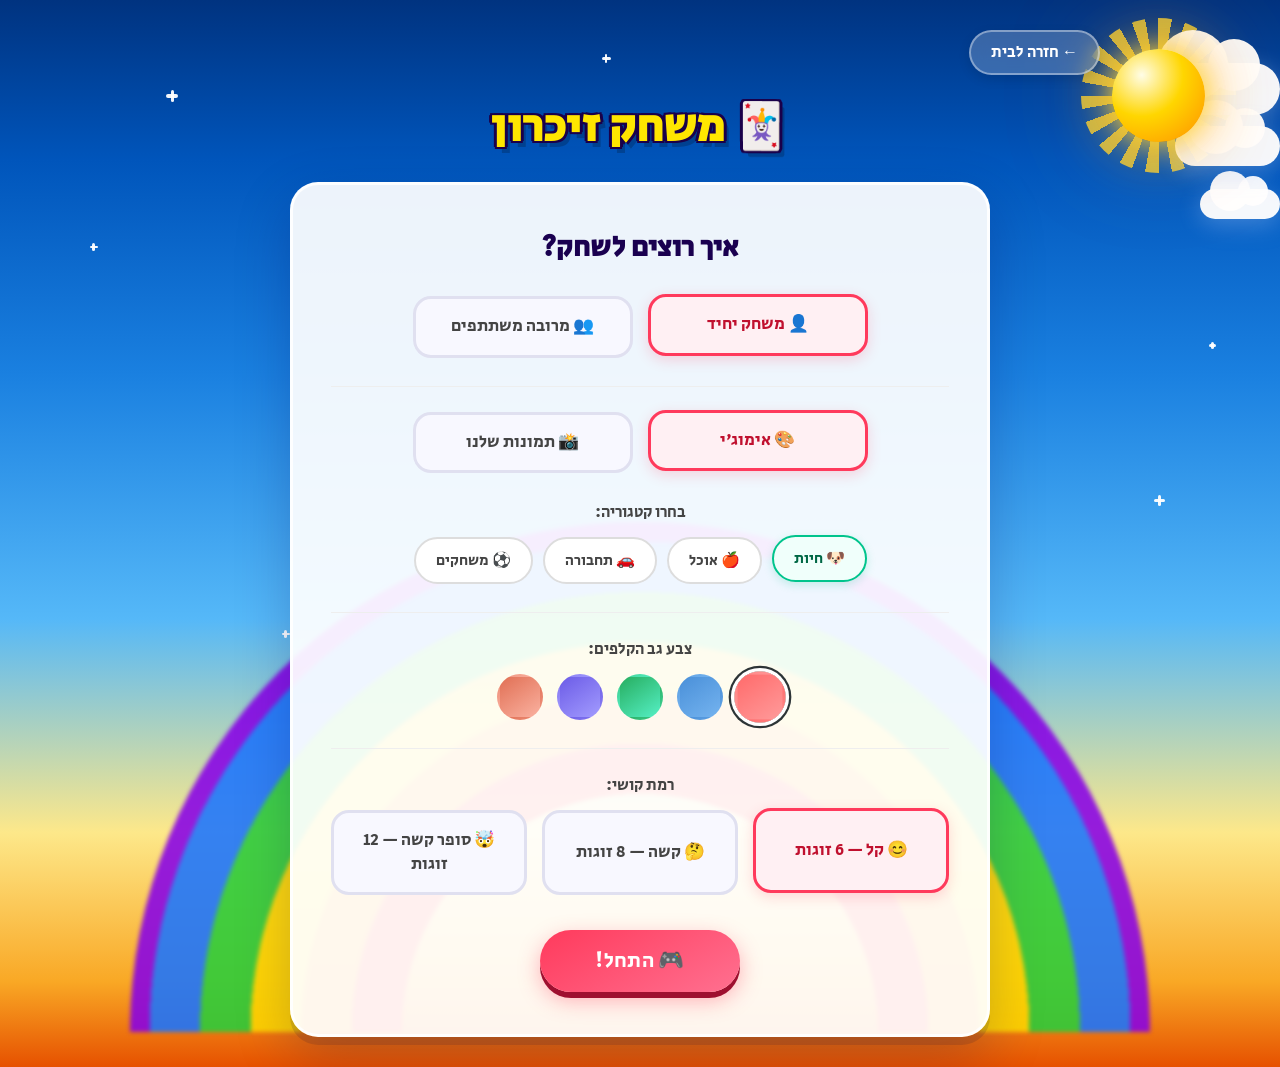
==== commit dfcb760e: "Add super hard difficulty to memory game (12 pairs, 6-column grid) Co-Authored-By: Claude Sonnet 4.6" ====
--- a/memory.html
+++ b/memory.html
@@ -141,6 +141,9 @@
           <button class="mode-btn" id="hard-btn" onclick="selectDifficulty('hard', this)">
             🤔 קשה — 8 זוגות
           </button>
+          <button class="mode-btn" id="super-btn" onclick="selectDifficulty('super', this)">
+            🤯 סופר קשה — 12 זוגות
+          </button>
         </div>
       </div>
 
--- a/style.css
+++ b/style.css
@@ -686,6 +686,11 @@
   font-size: 7rem;
   line-height: 1;
   overflow: hidden;
+}
+
+/* גריד סופר קשה — אימוג'י קטן יותר לקלפים קטנים */
+.grid-super .card-front-face {
+  font-size: 4rem;
 }
 
 .card-front-face img {
